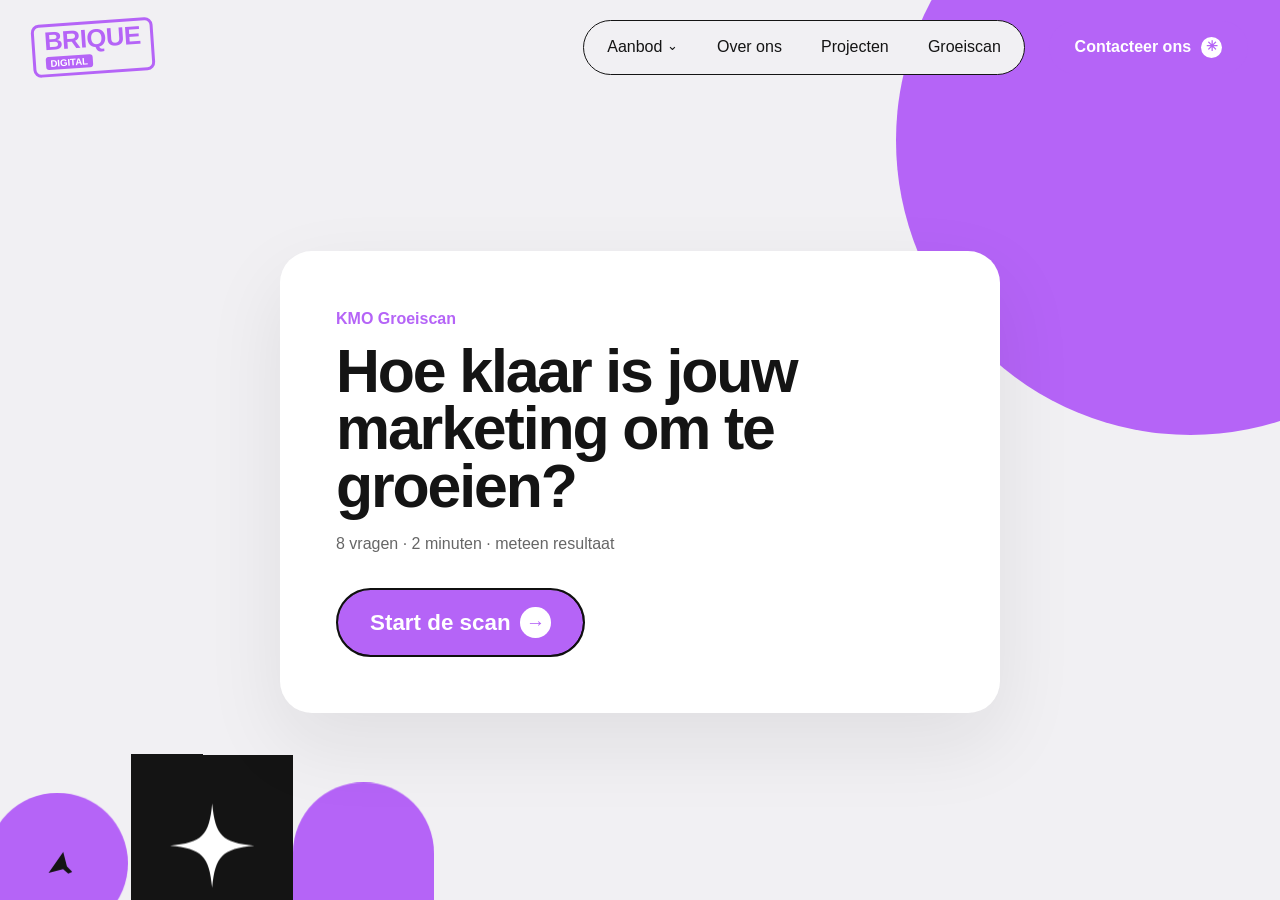
==== groeiscan.html @ 9d0bb02a "KMO Groeiscan toegevoegd Quiz van 8 vragen over vier pijlers met score, profiel, tips en een vooraf " ====
<!DOCTYPE html>
<html lang="nl">
<head>
  <meta charset="UTF-8">
  <meta name="viewport" content="width=device-width, initial-scale=1.0">
  <title>KMO Groeiscan | Brique Digital</title>
  <meta name="description" content="Hoe klaar is jouw marketing om te groeien? Doe de gratis KMO Groeiscan: 8 vragen, 2 minuten, meteen resultaat.">
  <link rel="stylesheet" href="style.css">
</head>
<body class="page-scan">

  <header class="site-header">
    <a href="index.html" class="logo" aria-label="Brique Digital">
      <span class="logo-main">BRIQUE</span>
      <span class="logo-sub">DIGITAL</span>
    </a>

    <nav class="nav-pill" id="nav">
      <a href="index.html#aanbod">Aanbod <span class="chevron">⌄</span></a>
      <a href="index.html#visie">Over ons</a>
      <a href="index.html#aanbod">Projecten</a>
      <a href="groeiscan.html">Groeiscan</a>
    </nav>

    <a href="index.html#contact" class="btn btn-cta">
      Contacteer ons <span class="cta-icon">✳</span>
    </a>

    <button class="menu-toggle" aria-label="Menu" aria-expanded="false" aria-controls="nav">
      <span></span><span></span>
    </button>
  </header>

  <main class="scan">
    <div class="scan-circle" aria-hidden="true"></div>

    <div class="shapes" aria-hidden="true">
      <div class="shape shape-circle" data-gain="1.1" data-rot="-0.04">
        <svg viewBox="0 0 100 100"><path d="M30 64 L64 30 L66 58 L74 70 L66 72 L58 62 Z" fill="currentColor"/></svg>
      </div>
      <div class="shape shape-square" data-gain="0.85" data-rot="0.02">
        <svg viewBox="0 0 100 100"><path d="M50 8 C53 40 60 47 92 50 C60 53 53 60 50 92 C47 60 40 53 8 50 C40 47 47 40 50 8 Z" fill="currentColor"/></svg>
      </div>
      <div class="shape shape-arch" data-gain="1.3" data-rot="-0.03"></div>
    </div>

    <!-- groeiscan.js tekent hier start, vragen en resultaat -->
    <div class="scan-card" id="scan" aria-live="polite"></div>
  </main>

  <script src="script.js"></script>
  <script src="groeiscan.js"></script>
</body>
</html>
---- style.css ----
:root {
  --purple: #B564F7;
  --purple-dark: #9d45e6;
  --purple-light: #EEDCFD;
  --black: #141414;
  --bg: #F1F0F3;
  --white: #ffffff;
  --u: clamp(90px, 17vw, 330px); /* maat van de hero-vormen */
}

* {
  box-sizing: border-box;
  margin: 0;
  padding: 0;
}

html {
  scroll-behavior: smooth;
}

body {
  font-family: "Helvetica Neue", Helvetica, Arial, sans-serif;
  color: var(--black);
  background: var(--bg);
  line-height: 1.5;
  overflow-x: hidden;
}

h1, h2 {
  font-weight: 800;
  letter-spacing: -0.035em;
  line-height: 0.95;
}

/* Knoppen */
.btn {
  display: inline-flex;
  align-items: center;
  gap: 0.6rem;
  font-weight: 700;
  text-decoration: none;
  padding: 0.9rem 1.6rem;
  border-radius: 999px;
  transition: transform 0.2s, background 0.2s;
}

.btn:hover {
  transform: translateY(-2px);
}

.btn-cta {
  background: var(--purple);
  color: var(--white);
}

.btn-cta:hover {
  background: var(--purple-dark);
}

.btn-light {
  background: var(--white);
  color: var(--purple);
}

.btn-dark {
  background: var(--black);
  color: var(--white);
}

.cta-icon {
  display: inline-grid;
  place-items: center;
  width: 1.6em;
  height: 1.6em;
  border-radius: 50%;
  background: var(--white);
  color: var(--purple);
  font-size: 0.85em;
  transition: transform 0.4s;
}

.btn:hover .cta-icon {
  transform: rotate(180deg);
}

/* Header (STUW-stijl) */
.site-header {
  position: fixed;
  inset: 0 0 auto 0;
  z-index: 50;
  display: flex;
  align-items: center;
  justify-content: space-between;
  gap: 1.5rem;
  padding: 1.25rem 2rem;
  transition: background 0.3s, padding 0.3s;
}

.site-header.scrolled {
  background: rgba(241, 240, 243, 0.85);
  backdrop-filter: blur(12px);
  -webkit-backdrop-filter: blur(12px);
  padding-top: 0.75rem;
  padding-bottom: 0.75rem;
}

.logo {
  display: inline-flex;
  flex-direction: column;
  align-items: flex-start;
  text-decoration: none;
  color: var(--purple);
  border: 3px solid var(--purple);
  border-radius: 8px;
  padding: 0.15rem 0.6rem 0.25rem;
  transform: rotate(-4deg);
  line-height: 1;
}

.logo-main {
  font-weight: 900;
  font-size: 1.6rem;
  letter-spacing: -0.02em;
}

.logo-sub {
  font-weight: 800;
  font-size: 0.6rem;
  background: var(--purple);
  color: var(--white);
  padding: 0.1rem 0.3rem;
  border-radius: 3px;
  margin-top: 0.15rem;
}

.nav-pill {
  display: flex;
  gap: 0.25rem;
  border: 1.5px solid var(--black);
  border-radius: 999px;
  padding: 0.35rem;
  margin-left: auto;
  background: var(--bg);
}

.nav-pill a {
  color: var(--black);
  text-decoration: none;
  font-weight: 500;
  padding: 0.55rem 1.1rem;
  border-radius: 999px;
  transition: background 0.2s;
}

.nav-pill a:hover {
  background: var(--purple-light);
}

.chevron {
  display: inline-block;
  font-size: 0.8em;
  transform: translateY(-0.15em);
}

.menu-toggle {
  display: none;
}

/* Hero */
.hero {
  position: relative;
  min-height: 100vh;
  min-height: 100svh;
  overflow: hidden;
}

.hero-circle {
  position: absolute;
  width: min(118vh, 64vw);
  aspect-ratio: 1;
  border-radius: 50%;
  background: var(--purple);
  right: -10vw;
  top: 50%;
  transform: translateY(-52%);
}

.hero-text {
  position: absolute;
  right: 7vw;
  top: 50%;
  transform: translateY(-45%);
  width: min(36vw, 560px);
  color: var(--white);
  z-index: 2;
}

.hero-text h1 {
  font-size: clamp(2.4rem, 5.2vw, 5.4rem);
  margin-bottom: 2rem;
}

/* De vier vormen */
.shapes {
  position: absolute;
  left: -1vw;
  bottom: 0;
  width: calc(var(--u) * 3.6);
  height: calc(var(--u) * 2.3);
  z-index: 1;
}

.shape {
  position: absolute;
  will-change: transform;
}

.shape-globe {
  left: 0;
  bottom: calc(var(--u) * 0.8);
  width: calc(var(--u) * 0.8);
  color: var(--black);
  z-index: 2;
}

.shape-globe svg {
  display: block;
  width: 100%;
}

.shape-circle {
  left: calc(var(--u) * 0.3);
  bottom: calc(var(--u) * -0.2);
  width: var(--u);
  height: var(--u);
  border-radius: 50%;
  background: var(--purple);
  color: var(--black);
  display: grid;
  place-items: center;
}

.shape-circle svg {
  width: 38%;
  transform: rotate(-10deg);
}

.shape-square {
  left: calc(var(--u) * 1.32);
  bottom: calc(var(--u) * -0.25);
  width: calc(var(--u) * 1.15);
  height: calc(var(--u) * 1.3);
  background: var(--black);
  color: var(--white);
  display: grid;
  place-items: center;
}

.shape-square svg {
  width: 62%;
}

.shape-arch {
  left: calc(var(--u) * 2.47);
  bottom: calc(var(--u) * -0.25);
  width: var(--u);
  height: calc(var(--u) * 1.05);
  background: var(--purple);
  border-radius: calc(var(--u) / 2) calc(var(--u) / 2) 0 0;
}

/* Waar we in geloven */
.visie {
  display: grid;
  grid-template-columns: 1fr 1fr 1.2fr;
  gap: 4vw;
  align-items: start;
  background: var(--purple);
  color: var(--white);
  padding: 6rem 4vw 6rem 0;
}

.visie-art {
  height: 100%;
  min-height: 520px;
  background: var(--black);
  border-radius: 0 999px 0 0;
  overflow: hidden;
  position: relative;
}

.visie-art .lines {
  position: absolute;
  inset: -50%;
  background: repeating-linear-gradient(
    -45deg,
    transparent 0 28px,
    var(--purple) 28px 34px
  );
  animation: slide 6s linear infinite;
}

@keyframes slide {
  to { transform: translate(48px, 0); }
}

.visie h2 {
  font-size: clamp(2.6rem, 5vw, 5rem);
}

.visie-text p {
  margin-bottom: 1.25rem;
  font-size: 1.1rem;
}

.visie-text .btn {
  margin-top: 1rem;
}

/* Aanbod */
.aanbod {
  background: var(--white);
  padding: 6rem 4vw;
}

.aanbod-head {
  display: flex;
  justify-content: space-between;
  align-items: center;
  gap: 2rem;
  margin-bottom: 4rem;
}

.aanbod h2 {
  font-size: clamp(2.6rem, 5vw, 5rem);
  color: var(--purple);
  max-width: 9ch;
}

.cards {
  display: grid;
  grid-template-columns: repeat(4, 1fr);
  gap: 2rem;
}

.card {
  position: relative;
  aspect-ratio: 2 / 3;
  padding: 3rem 2rem;
  color: var(--white);
  display: flex;
  flex-direction: column;
  margin-bottom: 2.5rem;
}

.card strong {
  font-size: clamp(2rem, 3.6vw, 3.6rem);
  font-weight: 800;
  letter-spacing: -0.035em;
  line-height: 1;
}

.card span {
  font-size: clamp(1.2rem, 2vw, 1.9rem);
  line-height: 1.15;
  margin-top: 0.5rem;
}

.card small {
  position: absolute;
  bottom: -2.2rem;
  left: 0;
  right: 0;
  text-align: center;
  color: var(--purple);
  font-size: 1rem;
}

.card-rect {
  background: var(--black);
}

.card-arch {
  background: var(--purple);
  border-radius: 999px 999px 0 0;
  padding-top: 4rem;
}

.card-pill {
  background: var(--purple);
  border-radius: 999px;
  padding-top: 4rem;
}

/* Footer */
.footer {
  background: var(--black);
  color: var(--white);
  padding: 7rem 4vw 3rem;
  text-align: center;
}

.footer h2 {
  font-size: clamp(2.8rem, 8vw, 8rem);
  margin-bottom: 2.5rem;
}

.btn-big {
  font-size: clamp(1rem, 2vw, 1.4rem);
  padding: 1.1rem 2rem;
}

.footer-small {
  margin-top: 5rem;
  opacity: 0.5;
  font-size: 0.9rem;
}

/* KMO Groeiscan */
.scan {
  position: relative;
  min-height: 100vh;
  min-height: 100svh;
  display: grid;
  place-items: center;
  padding: 8rem 1.5rem 4rem;
  overflow: hidden;
}

.scan-circle {
  position: fixed;
  width: 46vw;
  aspect-ratio: 1;
  border-radius: 50%;
  background: var(--purple);
  right: -16vw;
  top: -12vw;
}

.scan .shapes {
  --u: clamp(70px, 11vw, 190px);
  position: fixed;
  width: calc(var(--u) * 3.6);
}

.scan .shape-circle { left: 0; }
.scan .shape-square { left: calc(var(--u) * 1.02); }
.scan .shape-arch { left: calc(var(--u) * 2.17); }

.scan-card {
  position: relative;
  z-index: 2;
  width: 100%;
  max-width: 720px;
  background: var(--white);
  border-radius: 32px;
  padding: clamp(2rem, 5vw, 3.5rem);
  box-shadow: 0 30px 80px rgba(20, 20, 20, 0.08);
}

.scan-card.step-in {
  animation: step-in 0.45s cubic-bezier(0.2, 0.8, 0.2, 1);
}

@keyframes step-in {
  from { opacity: 0; transform: translateY(24px); }
  to { opacity: 1; transform: none; }
}

.scan-card h1 {
  font-size: clamp(2.2rem, 5vw, 3.8rem);
  margin-bottom: 1rem;
}

.scan-card h2 {
  font-size: clamp(1.6rem, 3.4vw, 2.4rem);
  margin-bottom: 1.75rem;
  outline: none;
}

.scan-kicker {
  color: var(--purple);
  font-weight: 700;
  margin-bottom: 0.75rem;
}

.scan-meta {
  color: #666;
  margin-bottom: 2rem;
}

.scan-progress {
  height: 8px;
  background: var(--purple-light);
  border-radius: 999px;
  margin-bottom: 1.75rem;
  overflow: hidden;
}

.scan-progress-bar {
  height: 100%;
  background: var(--purple);
  border-radius: 999px;
  transition: width 0.4s;
}

.scan-answers {
  display: grid;
  gap: 0.75rem;
}

.scan-answer {
  display: flex;
  align-items: center;
  gap: 1rem;
  width: 100%;
  text-align: left;
  font: inherit;
  font-size: 1.05rem;
  color: var(--black);
  background: var(--bg);
  border: 2px solid transparent;
  border-radius: 18px;
  padding: 1rem 1.25rem;
  cursor: pointer;
  transition: border-color 0.2s, background 0.2s, transform 0.15s;
}

.scan-answer:hover {
  border-color: var(--purple);
  transform: translateX(4px);
}

.scan-answer.selected {
  background: var(--purple);
  color: var(--white);
}

.scan-answer-letter {
  flex-shrink: 0;
  display: grid;
  place-items: center;
  width: 2rem;
  height: 2rem;
  border-radius: 50%;
  background: var(--white);
  color: var(--purple);
  font-weight: 700;
}

.scan-back {
  margin-top: 1.5rem;
  font: inherit;
  color: #666;
  background: none;
  border: none;
  cursor: pointer;
  text-decoration: underline;
}

.scan-profile {
  display: inline-block;
  vertical-align: middle;
  font-size: 0.4em;
  letter-spacing: 0;
  background: var(--purple);
  color: var(--white);
  padding: 0.4rem 0.9rem;
  border-radius: 999px;
  margin-left: 0.5rem;
}

.scan-lead {
  font-size: 1.15rem;
  margin-bottom: 2rem;
}

.scan-bars {
  display: grid;
  gap: 1rem;
  margin-bottom: 2rem;
}

.scan-bar-label {
  display: flex;
  justify-content: space-between;
  font-weight: 600;
  margin-bottom: 0.35rem;
}

.scan-bar.weakest .scan-bar-label {
  color: var(--purple);
}

.scan-bar-track {
  height: 14px;
  background: var(--bg);
  border-radius: 999px;
  overflow: hidden;
}

.scan-bar-fill {
  height: 100%;
  width: 0;
  background: var(--black);
  border-radius: 999px;
  transition: width 0.9s cubic-bezier(0.2, 0.8, 0.2, 1);
}

.scan-bar.weakest .scan-bar-fill {
  background: var(--purple);
}

.scan-bar-fill.fill {
  width: var(--w);
}

.scan-tips {
  background: var(--purple-light);
  border-radius: 20px;
  padding: 1.5rem 1.75rem;
  margin-bottom: 2rem;
}

.scan-tips h3 {
  margin-bottom: 0.75rem;
}

.scan-tips ol {
  padding-left: 1.2rem;
  display: grid;
  gap: 0.5rem;
}

.scan-actions {
  display: flex;
  flex-wrap: wrap;
  align-items: center;
  gap: 1rem 1.5rem;
}

.scan-actions .scan-back {
  margin-top: 0;
}

/* Inschuiven bij scrollen */
.reveal {
  opacity: 0;
  transform: translateY(40px);
  transition: opacity 0.7s ease, transform 0.7s cubic-bezier(0.2, 0.8, 0.2, 1);
}

.reveal.visible {
  opacity: 1;
  transform: none;
}

.cards .reveal:nth-child(2) { transition-delay: 0.1s; }
.cards .reveal:nth-child(3) { transition-delay: 0.2s; }
.cards .reveal:nth-child(4) { transition-delay: 0.3s; }

/* Tablet */
@media (max-width: 1000px) {
  .cards {
    grid-template-columns: repeat(2, 1fr);
  }

  .visie {
    grid-template-columns: 1fr 1fr;
    padding: 5rem 6vw;
  }

  .visie-art {
    display: none;
  }
}

/* Mobiel */
@media (max-width: 800px) {
  :root {
    --u: 27vw;
  }

  .site-header {
    padding: 1rem;
  }

  .site-header > .btn-cta {
    display: none;
  }

  /* Wit logo zolang het op de paarse cirkel staat */
  body:not(.page-scan) .site-header:not(.scrolled) .logo {
    color: var(--white);
    border-color: var(--white);
  }

  body:not(.page-scan) .site-header:not(.scrolled) .logo-sub {
    background: var(--white);
    color: var(--purple);
  }

  .menu-toggle {
    display: grid;
    gap: 6px;
    place-content: center;
    width: 48px;
    height: 48px;
    border: 1.5px solid var(--black);
    border-radius: 50%;
    background: var(--bg);
    cursor: pointer;
  }

  .menu-toggle span {
    display: block;
    width: 18px;
    height: 2px;
    background: var(--black);
    transition: transform 0.3s;
  }

  .menu-toggle[aria-expanded="true"] span:first-child {
    transform: translateY(4px) rotate(45deg);
  }

  .menu-toggle[aria-expanded="true"] span:last-child {
    transform: translateY(-4px) rotate(-45deg);
  }

  .nav-pill {
    position: absolute;
    top: 76px;
    left: 1rem;
    right: 1rem;
    flex-direction: column;
    border-radius: 24px;
    padding: 0.5rem;
    display: none;
  }

  .nav-pill.open {
    display: flex;
  }

  .hero-circle {
    width: 165vw;
    right: -42vw;
    top: -38vw;
    transform: none;
  }

  .hero-text {
    position: relative;
    right: auto;
    top: auto;
    transform: none;
    width: auto;
    padding: 130px 1.25rem 0;
  }

  .hero-text h1 {
    font-size: clamp(2.2rem, 10vw, 3.4rem);
    margin-bottom: 1.5rem;
  }

  .visie {
    grid-template-columns: 1fr;
    gap: 2rem;
    padding: 4rem 1.25rem;
  }

  .aanbod {
    padding: 4rem 1.25rem;
  }

  .aanbod-head {
    flex-direction: column;
    align-items: flex-start;
  }

  .cards {
    gap: 1rem;
  }

  .card {
    padding: 2rem 1.1rem;
  }

  .card-arch,
  .card-pill {
    padding-top: 2.5rem;
  }

  .footer {
    padding: 5rem 1.25rem 2rem;
  }
}

@media (prefers-reduced-motion: reduce) {
  html { scroll-behavior: auto; }
  .reveal { opacity: 1; transform: none; transition: none; }
  .visie-art .lines { animation: none; }
}
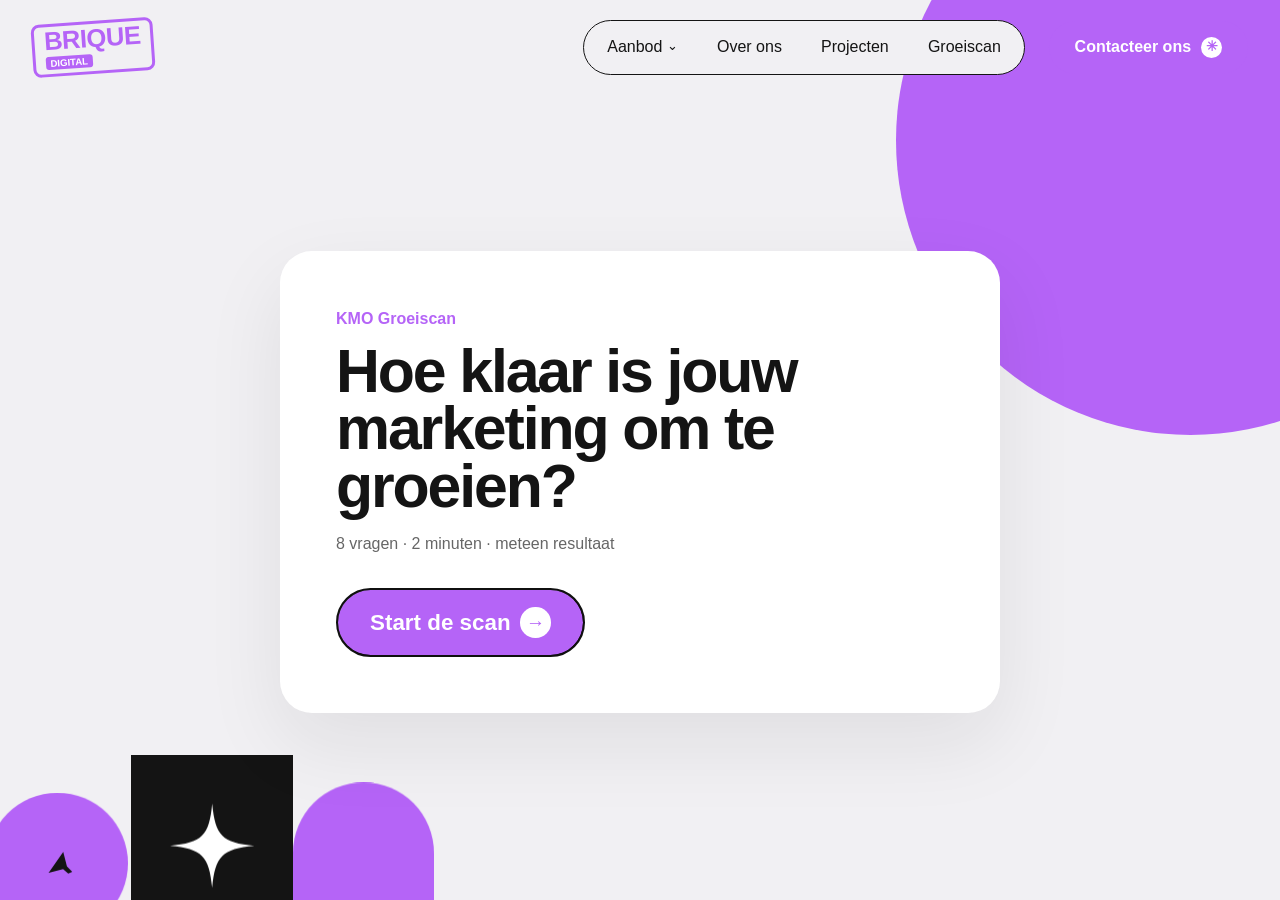
==== commit 6652b5b8: "Pagina's uitsluiten van zoekmachines (noindex, nofollow) Co-Authored-By: Claude Opus 5.5 <noreply@an" ====
--- a/groeiscan.html
+++ b/groeiscan.html
@@ -3,6 +3,7 @@
 <head>
   <meta charset="UTF-8">
   <meta name="viewport" content="width=device-width, initial-scale=1.0">
+  <meta name="robots" content="noindex, nofollow">
   <title>KMO Groeiscan | Brique Digital</title>
   <meta name="description" content="Hoe klaar is jouw marketing om te groeien? Doe de gratis KMO Groeiscan: 8 vragen, 2 minuten, meteen resultaat.">
   <link rel="stylesheet" href="style.css">
